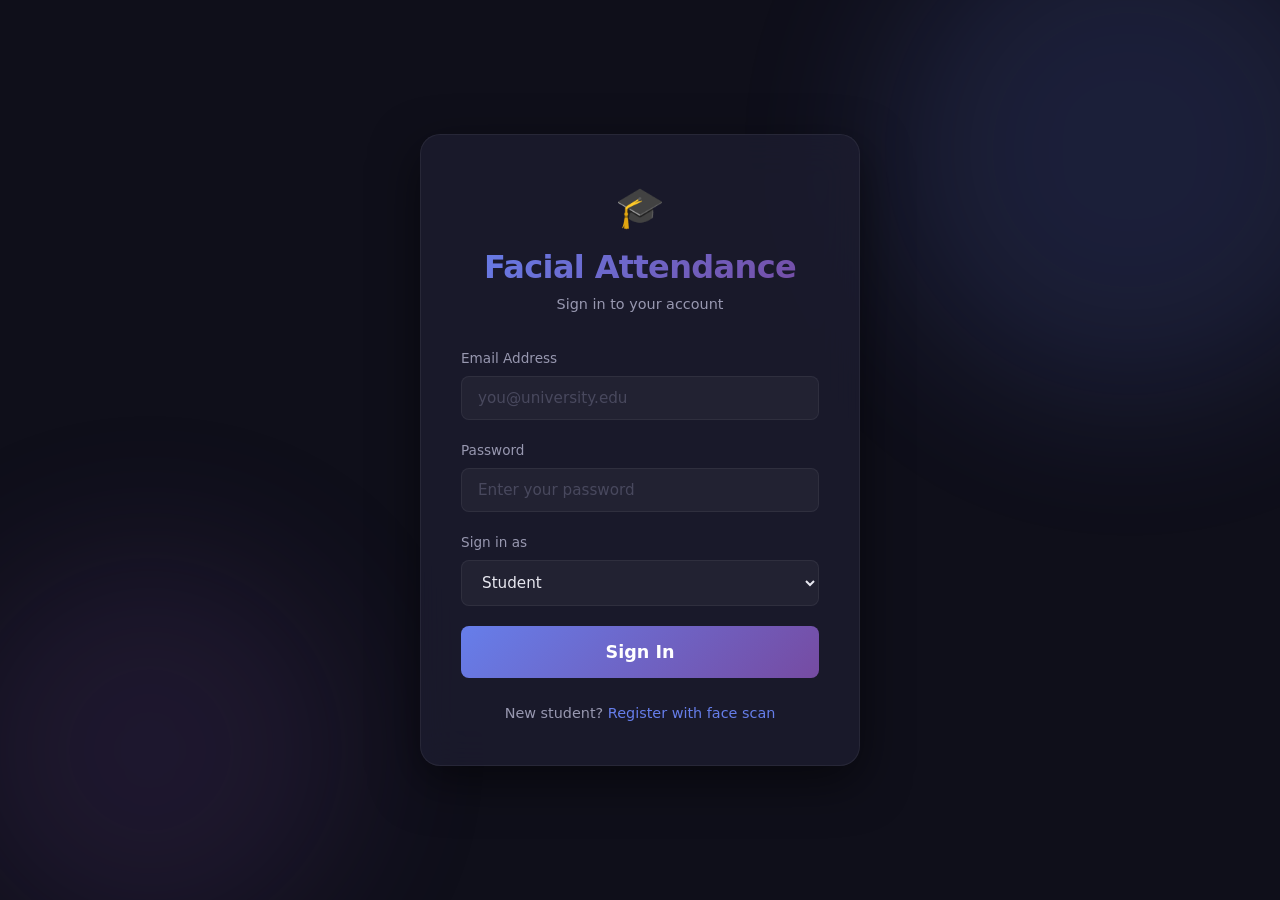
==== windows/frontend/index.html @ 5b98476b "completely restructured the entire project onto streamlit free environment" ====
<!DOCTYPE html>
<html lang="en">
<head>
    <meta charset="UTF-8">
    <meta name="viewport" content="width=device-width, initial-scale=1.0">
    <meta name="description" content="Student Facial Attendance Marker — Secure biometric login">
    <title>SFAM — Login</title>
    <link rel="stylesheet" href="css/style.css">
</head>
<body>
    <div class="bg-animation"></div>

    <div class="auth-container">
        <div class="auth-card">
            <div class="auth-header">
                <div class="logo">🎓</div>
                <h1>Facial Attendance</h1>
                <p>Sign in to your account</p>
            </div>

            <form id="loginForm" autocomplete="off">
                <div class="form-group">
                    <label for="loginEmail">Email Address</label>
                    <input type="email" id="loginEmail" name="email"
                           placeholder="you@university.edu" required>
                </div>

                <div class="form-group">
                    <label for="loginPassword">Password</label>
                    <input type="password" id="loginPassword" name="password"
                           placeholder="Enter your password" required>
                </div>

                <div class="form-group">
                    <label for="loginRole">Sign in as</label>
                    <select id="loginRole" name="role">
                        <option value="student">Student</option>
                        <option value="staff">Staff</option>
                        <option value="admin">Administrator</option>
                    </select>
                </div>

                <button type="submit" id="loginBtn" class="btn btn-primary btn-block btn-lg">
                    Sign In
                </button>
            </form>

            <div class="text-center mt-3">
                <p style="color: var(--text-secondary); font-size: 0.9rem;">
                    New student?
                    <a href="register.html" id="goRegister">Register with face scan</a>
                </p>
            </div>
        </div>
    </div>

    <!-- Toast container -->
    <div class="toast-container" id="toastContainer"></div>

    <script src="js/api.js"></script>
    <script src="js/app.js"></script>
    <script>
        // Login page initialization
        document.addEventListener('DOMContentLoaded', function() {
            // Redirect if already logged in
            if (getSession()) {
                var user = getSession();
                redirectToDashboard(user.role);
            }

            document.getElementById('loginForm').addEventListener('submit', async function(e) {
                e.preventDefault();

                var btn = document.getElementById('loginBtn');
                btn.disabled = true;
                btn.innerHTML = '<span class="spinner"></span> Signing in...';

                var email = document.getElementById('loginEmail').value.trim();
                var password = document.getElementById('loginPassword').value;

                try {
                    var result = await apiLogin(email, password);

                    if (result.error) {
                        showToast(result.error, 'error');
                        btn.disabled = false;
                        btn.textContent = 'Sign In';
                        return;
                    }

                    // Store session
                    saveSession(result.token, result.user);
                    showToast('Welcome back, ' + result.user.name + '!', 'success');

                    setTimeout(function() {
                        redirectToDashboard(result.user.role);
                    }, 800);

                } catch (err) {
                    showToast('Connection error. Is the server running?', 'error');
                    btn.disabled = false;
                    btn.textContent = 'Sign In';
                }
            });
        });
    </script>
</body>
</html>
---- windows/frontend/css/style.css ----
/* =========================================================================
   style.css — Design System for Facial Attendance Marker
   Dark theme, glassmorphism, gradient accents, responsive grid.
   No CDN dependencies. Pure CSS.
   ========================================================================= */

/* --- CSS Custom Properties ------------------------------------------------ */
:root {
    /* Core palette */
    --bg-primary: #0f0f1a;
    --bg-secondary: #1a1a2e;
    --bg-card: rgba(30, 30, 50, 0.7);
    --bg-glass: rgba(255, 255, 255, 0.04);

    /* Accent gradient */
    --accent-start: #667eea;
    --accent-end: #764ba2;
    --accent: #667eea;
    --accent-hover: #7c8ef2;

    /* State colors */
    --success: #00e676;
    --warning: #ffab40;
    --danger: #ff5252;
    --info: #40c4ff;

    /* Text */
    --text-primary: #e8e8f0;
    --text-secondary: #9898b0;
    --text-muted: #6868808f;

    /* Borders / Shadows */
    --border: rgba(255, 255, 255, 0.06);
    --shadow: 0 8px 32px rgba(0, 0, 0, 0.4);
    --shadow-lg: 0 16px 48px rgba(0, 0, 0, 0.5);

    /* Radius */
    --radius-sm: 8px;
    --radius-md: 12px;
    --radius-lg: 20px;
    --radius-full: 50%;

    /* Transitions */
    --transition: 0.3s cubic-bezier(0.4, 0, 0.2, 1);

    /* Layout */
    --sidebar-width: 260px;
    --header-height: 64px;
}

/* --- Reset ---------------------------------------------------------------- */
*,
*::before,
*::after {
    margin: 0;
    padding: 0;
    box-sizing: border-box;
}

html {
    font-size: 16px;
    scroll-behavior: smooth;
}

body {
    font-family: 'Segoe UI', system-ui, -apple-system, sans-serif;
    background: var(--bg-primary);
    color: var(--text-primary);
    line-height: 1.6;
    min-height: 100vh;
    overflow-x: hidden;
}

/* --- Typography ----------------------------------------------------------- */
h1,
h2,
h3,
h4 {
    font-weight: 600;
    letter-spacing: -0.02em;
    line-height: 1.3;
}

h1 {
    font-size: 2rem;
}

h2 {
    font-size: 1.5rem;
}

h3 {
    font-size: 1.15rem;
}

h4 {
    font-size: 1rem;
}

a {
    color: var(--accent);
    text-decoration: none;
    transition: color var(--transition);
}

a:hover {
    color: var(--accent-hover);
}

/* --- Animated Background -------------------------------------------------- */
.bg-animation {
    position: fixed;
    inset: 0;
    z-index: -1;
    overflow: hidden;
}

.bg-animation::before,
.bg-animation::after {
    content: '';
    position: absolute;
    border-radius: 50%;
    filter: blur(80px);
    opacity: 0.15;
    animation: float 20s infinite ease-in-out;
}

.bg-animation::before {
    width: 500px;
    height: 500px;
    background: var(--accent-start);
    top: -100px;
    right: -100px;
}

.bg-animation::after {
    width: 400px;
    height: 400px;
    background: var(--accent-end);
    bottom: -50px;
    left: -50px;
    animation-delay: -10s;
}

@keyframes float {

    0%,
    100% {
        transform: translate(0, 0) scale(1);
    }

    33% {
        transform: translate(30px, -50px) scale(1.1);
    }

    66% {
        transform: translate(-20px, 30px) scale(0.9);
    }
}

/* --- Layout: Auth Pages --------------------------------------------------- */
.auth-container {
    display: flex;
    align-items: center;
    justify-content: center;
    min-height: 100vh;
    padding: 2rem;
}

.auth-card {
    background: var(--bg-card);
    backdrop-filter: blur(20px);
    -webkit-backdrop-filter: blur(20px);
    border: 1px solid var(--border);
    border-radius: var(--radius-lg);
    padding: 2.5rem;
    width: 100%;
    max-width: 440px;
    box-shadow: var(--shadow-lg);
    animation: slideUp 0.6s ease-out;
}

.auth-card.wide {
    max-width: 720px;
}

@keyframes slideUp {
    from {
        opacity: 0;
        transform: translateY(30px);
    }

    to {
        opacity: 1;
        transform: translateY(0);
    }
}

.auth-header {
    text-align: center;
    margin-bottom: 2rem;
}

.auth-header .logo {
    font-size: 2.5rem;
    margin-bottom: 0.5rem;
}

.auth-header h1 {
    background: linear-gradient(135deg, var(--accent-start), var(--accent-end));
    -webkit-background-clip: text;
    -webkit-text-fill-color: transparent;
    background-clip: text;
    margin-bottom: 0.25rem;
}

.auth-header p {
    color: var(--text-secondary);
    font-size: 0.9rem;
}

/* --- Forms ---------------------------------------------------------------- */
.form-group {
    margin-bottom: 1.25rem;
    position: relative;
}

.form-group label {
    display: block;
    font-size: 0.85rem;
    color: var(--text-secondary);
    margin-bottom: 0.4rem;
    font-weight: 500;
}

.form-group input,
.form-group select {
    width: 100%;
    padding: 0.75rem 1rem;
    background: var(--bg-glass);
    border: 1px solid var(--border);
    border-radius: var(--radius-sm);
    color: var(--text-primary);
    font-size: 0.95rem;
    font-family: inherit;
    transition: border-color var(--transition), box-shadow var(--transition);
    outline: none;
}

.form-group input:focus,
.form-group select:focus {
    border-color: var(--accent);
    box-shadow: 0 0 0 3px rgba(102, 126, 234, 0.15);
}

.form-group input::placeholder {
    color: var(--text-muted);
}

.form-row {
    display: grid;
    grid-template-columns: 1fr 1fr;
    gap: 1rem;
}

/* --- Buttons -------------------------------------------------------------- */
.btn {
    display: inline-flex;
    align-items: center;
    justify-content: center;
    gap: 0.5rem;
    padding: 0.75rem 1.5rem;
    border: none;
    border-radius: var(--radius-sm);
    font-size: 0.95rem;
    font-weight: 600;
    font-family: inherit;
    cursor: pointer;
    transition: all var(--transition);
    text-decoration: none;
    white-space: nowrap;
}

.btn:disabled {
    opacity: 0.5;
    cursor: not-allowed;
}

.btn-primary {
    background: linear-gradient(135deg, var(--accent-start), var(--accent-end));
    color: #fff;
}

.btn-primary:hover:not(:disabled) {
    transform: translateY(-2px);
    box-shadow: 0 6px 20px rgba(102, 126, 234, 0.4);
}

.btn-secondary {
    background: var(--bg-glass);
    border: 1px solid var(--border);
    color: var(--text-primary);
}

.btn-secondary:hover:not(:disabled) {
    background: rgba(255, 255, 255, 0.08);
}

.btn-danger {
    background: var(--danger);
    color: #fff;
}

.btn-success {
    background: var(--success);
    color: #0f0f1a;
}

.btn-block {
    width: 100%;
}

.btn-sm {
    padding: 0.5rem 1rem;
    font-size: 0.85rem;
}

.btn-lg {
    padding: 1rem 2rem;
    font-size: 1.1rem;
}

/* --- Dashboard Layout ----------------------------------------------------- */
.dashboard-layout {
    display: flex;
    min-height: 100vh;
}

.sidebar {
    width: var(--sidebar-width);
    background: var(--bg-secondary);
    border-right: 1px solid var(--border);
    padding: 1.5rem;
    display: flex;
    flex-direction: column;
    position: fixed;
    height: 100vh;
    overflow-y: auto;
    z-index: 100;
}

.sidebar-brand {
    display: flex;
    align-items: center;
    gap: 0.75rem;
    padding-bottom: 1.5rem;
    border-bottom: 1px solid var(--border);
    margin-bottom: 1.5rem;
}

.sidebar-brand .logo {
    font-size: 1.5rem;
}

.sidebar-brand h3 {
    background: linear-gradient(135deg, var(--accent-start), var(--accent-end));
    -webkit-background-clip: text;
    -webkit-text-fill-color: transparent;
    background-clip: text;
    font-size: 0.95rem;
}

.sidebar-nav {
    list-style: none;
    flex: 1;
}

.sidebar-nav li {
    margin-bottom: 0.25rem;
}

.sidebar-nav a,
.sidebar-nav button {
    display: flex;
    align-items: center;
    gap: 0.75rem;
    padding: 0.7rem 1rem;
    border-radius: var(--radius-sm);
    color: var(--text-secondary);
    font-size: 0.9rem;
    transition: all var(--transition);
    width: 100%;
    text-align: left;
    background: none;
    border: none;
    cursor: pointer;
    font-family: inherit;
}

.sidebar-nav a:hover,
.sidebar-nav button:hover,
.sidebar-nav a.active {
    background: var(--bg-glass);
    color: var(--text-primary);
}

.sidebar-nav a.active {
    background: rgba(102, 126, 234, 0.12);
    color: var(--accent);
}

.sidebar-user {
    border-top: 1px solid var(--border);
    padding-top: 1rem;
    margin-top: auto;
}

.sidebar-user-info {
    display: flex;
    align-items: center;
    gap: 0.75rem;
    margin-bottom: 0.75rem;
}

.sidebar-user-avatar {
    width: 36px;
    height: 36px;
    border-radius: var(--radius-full);
    background: linear-gradient(135deg, var(--accent-start), var(--accent-end));
    display: flex;
    align-items: center;
    justify-content: center;
    font-weight: 600;
    font-size: 0.85rem;
    color: #fff;
}

.sidebar-user-name {
    font-size: 0.9rem;
    font-weight: 500;
}

.sidebar-user-role {
    font-size: 0.75rem;
    color: var(--text-secondary);
    text-transform: capitalize;
}

.main-content {
    flex: 1;
    margin-left: var(--sidebar-width);
    padding: 2rem;
}

.page-header {
    display: flex;
    align-items: center;
    justify-content: space-between;
    margin-bottom: 2rem;
}

.page-header h1 {
    font-size: 1.5rem;
}

/* --- Cards ---------------------------------------------------------------- */
.card {
    background: var(--bg-card);
    backdrop-filter: blur(16px);
    -webkit-backdrop-filter: blur(16px);
    border: 1px solid var(--border);
    border-radius: var(--radius-md);
    padding: 1.5rem;
    box-shadow: var(--shadow);
    transition: transform var(--transition);
}

.card:hover {
    transform: translateY(-2px);
}

.card-header {
    display: flex;
    align-items: center;
    justify-content: space-between;
    margin-bottom: 1rem;
}

.card-header h3 {
    font-size: 1rem;
    color: var(--text-secondary);
    font-weight: 500;
}

.card-body {
    position: relative;
}

/* --- Stat Cards ----------------------------------------------------------- */
.stats-grid {
    display: grid;
    grid-template-columns: repeat(auto-fit, minmax(220px, 1fr));
    gap: 1.25rem;
    margin-bottom: 2rem;
}

.stat-card {
    background: var(--bg-card);
    backdrop-filter: blur(16px);
    border: 1px solid var(--border);
    border-radius: var(--radius-md);
    padding: 1.5rem;
    display: flex;
    align-items: flex-start;
    gap: 1rem;
    transition: transform var(--transition);
}

.stat-card:hover {
    transform: translateY(-3px);
}

.stat-icon {
    width: 48px;
    height: 48px;
    border-radius: var(--radius-sm);
    display: flex;
    align-items: center;
    justify-content: center;
    font-size: 1.4rem;
    flex-shrink: 0;
}

.stat-icon.blue {
    background: rgba(102, 126, 234, 0.15);
}

.stat-icon.green {
    background: rgba(0, 230, 118, 0.15);
}

.stat-icon.orange {
    background: rgba(255, 171, 64, 0.15);
}

.stat-icon.purple {
    background: rgba(118, 75, 162, 0.15);
}

.stat-value {
    font-size: 1.75rem;
    font-weight: 700;
    letter-spacing: -0.02em;
    line-height: 1;
    margin-bottom: 0.25rem;
}

.stat-label {
    font-size: 0.8rem;
    color: var(--text-secondary);
    text-transform: uppercase;
    letter-spacing: 0.05em;
}

/* --- Camera Viewport ------------------------------------------------------ */
.camera-container {
    position: relative;
    border-radius: var(--radius-md);
    overflow: hidden;
    background: #000;
    aspect-ratio: 4/3;
    max-width: 640px;
    margin: 0 auto;
}

.camera-container video {
    width: 100%;
    height: 100%;
    object-fit: cover;
    transform: scaleX(-1);
    /* Mirror */
}

.camera-overlay {
    position: absolute;
    inset: 0;
    display: flex;
    align-items: center;
    justify-content: center;
    pointer-events: none;
}

.face-guide {
    width: 200px;
    height: 260px;
    border: 2px dashed rgba(102, 126, 234, 0.5);
    border-radius: 50% 50% 45% 45%;
    animation: pulse 2s infinite;
}

@keyframes pulse {

    0%,
    100% {
        opacity: 0.5;
        transform: scale(1);
    }

    50% {
        opacity: 1;
        transform: scale(1.02);
    }
}

.camera-controls {
    display: flex;
    gap: 1rem;
    justify-content: center;
    margin-top: 1rem;
}

.recording-indicator {
    display: none;
    position: absolute;
    top: 1rem;
    left: 1rem;
    background: rgba(255, 82, 82, 0.9);
    padding: 0.4rem 0.8rem;
    border-radius: var(--radius-sm);
    font-size: 0.8rem;
    font-weight: 600;
    animation: blink 1s infinite;
    z-index: 10;
}

.recording-indicator.active {
    display: flex;
    align-items: center;
    gap: 0.5rem;
}

@keyframes blink {

    0%,
    100% {
        opacity: 1;
    }

    50% {
        opacity: 0.3;
    }
}

.countdown-overlay {
    display: none;
    position: absolute;
    inset: 0;
    background: rgba(0, 0, 0, 0.5);
    align-items: center;
    justify-content: center;
    z-index: 15;
}

.countdown-overlay.active {
    display: flex;
}

.countdown-number {
    font-size: 5rem;
    font-weight: 700;
    color: #fff;
    animation: countPop 1s ease-out;
}

@keyframes countPop {
    from {
        transform: scale(2);
        opacity: 0;
    }

    to {
        transform: scale(1);
        opacity: 1;
    }
}

/* --- Tables --------------------------------------------------------------- */
.table-container {
    overflow-x: auto;
    border-radius: var(--radius-md);
}

table {
    width: 100%;
    border-collapse: collapse;
    font-size: 0.9rem;
}

thead th {
    background: rgba(255, 255, 255, 0.03);
    padding: 0.85rem 1rem;
    text-align: left;
    font-weight: 600;
    color: var(--text-secondary);
    font-size: 0.8rem;
    text-transform: uppercase;
    letter-spacing: 0.05em;
    border-bottom: 1px solid var(--border);
}

tbody td {
    padding: 0.8rem 1rem;
    border-bottom: 1px solid var(--border);
}

tbody tr:hover {
    background: var(--bg-glass);
}

/* --- Toast Notifications -------------------------------------------------- */
.toast-container {
    position: fixed;
    top: 1.5rem;
    right: 1.5rem;
    z-index: 9999;
    display: flex;
    flex-direction: column;
    gap: 0.75rem;
}

.toast {
    background: var(--bg-secondary);
    border: 1px solid var(--border);
    border-radius: var(--radius-sm);
    padding: 1rem 1.25rem;
    min-width: 300px;
    max-width: 420px;
    box-shadow: var(--shadow-lg);
    display: flex;
    align-items: flex-start;
    gap: 0.75rem;
    animation: slideIn 0.4s ease-out;
    border-left: 3px solid var(--accent);
}

.toast.success {
    border-left-color: var(--success);
}

.toast.error {
    border-left-color: var(--danger);
}

.toast.warning {
    border-left-color: var(--warning);
}

.toast-icon {
    font-size: 1.2rem;
    flex-shrink: 0;
    margin-top: 0.1rem;
}

.toast-message {
    flex: 1;
    font-size: 0.9rem;
}

.toast-close {
    background: none;
    border: none;
    color: var(--text-muted);
    cursor: pointer;
    font-size: 1.1rem;
    padding: 0;
    line-height: 1;
}

@keyframes slideIn {
    from {
        transform: translateX(100%);
        opacity: 0;
    }

    to {
        transform: translateX(0);
        opacity: 1;
    }
}

/* --- Charts Container ----------------------------------------------------- */
.charts-grid {
    display: grid;
    grid-template-columns: repeat(auto-fit, minmax(350px, 1fr));
    gap: 1.25rem;
    margin-bottom: 2rem;
}

.chart-card {
    background: var(--bg-card);
    backdrop-filter: blur(16px);
    border: 1px solid var(--border);
    border-radius: var(--radius-md);
    padding: 1.5rem;
}

.chart-card canvas {
    width: 100% !important;
    height: 250px !important;
}

/* --- Progress Ring -------------------------------------------------------- */
.progress-ring-container {
    display: flex;
    flex-direction: column;
    align-items: center;
    justify-content: center;
    padding: 1rem 0;
}

.progress-ring {
    position: relative;
    width: 140px;
    height: 140px;
}

.progress-ring canvas {
    width: 140px !important;
    height: 140px !important;
}

.progress-ring-label {
    position: absolute;
    inset: 0;
    display: flex;
    flex-direction: column;
    align-items: center;
    justify-content: center;
}

.progress-ring-value {
    font-size: 1.75rem;
    font-weight: 700;
}

.progress-ring-text {
    font-size: 0.75rem;
    color: var(--text-secondary);
}

/* --- Badge ---------------------------------------------------------------- */
.badge {
    display: inline-flex;
    align-items: center;
    padding: 0.2rem 0.6rem;
    border-radius: 9999px;
    font-size: 0.75rem;
    font-weight: 600;
}

.badge-success {
    background: rgba(0, 230, 118, 0.15);
    color: var(--success);
}

.badge-warning {
    background: rgba(255, 171, 64, 0.15);
    color: var(--warning);
}

.badge-danger {
    background: rgba(255, 82, 82, 0.15);
    color: var(--danger);
}

.badge-info {
    background: rgba(64, 196, 255, 0.15);
    color: var(--info);
}

/* --- Search Input --------------------------------------------------------- */
.search-box {
    position: relative;
    max-width: 300px;
}

.search-box input {
    width: 100%;
    padding: 0.6rem 1rem 0.6rem 2.5rem;
    background: var(--bg-glass);
    border: 1px solid var(--border);
    border-radius: var(--radius-sm);
    color: var(--text-primary);
    font-size: 0.9rem;
    font-family: inherit;
    outline: none;
    transition: border-color var(--transition);
}

.search-box input:focus {
    border-color: var(--accent);
}

.search-box::before {
    content: '🔍';
    position: absolute;
    left: 0.75rem;
    top: 50%;
    transform: translateY(-50%);
    font-size: 0.85rem;
}

/* --- Loading Spinner ------------------------------------------------------ */
.spinner {
    display: inline-block;
    width: 20px;
    height: 20px;
    border: 2px solid rgba(255, 255, 255, 0.2);
    border-top-color: var(--accent);
    border-radius: 50%;
    animation: spin 0.8s linear infinite;
}

.spinner-lg {
    width: 40px;
    height: 40px;
    border-width: 3px;
}

@keyframes spin {
    to {
        transform: rotate(360deg);
    }
}

.loading-overlay {
    position: fixed;
    inset: 0;
    background: rgba(15, 15, 26, 0.8);
    display: none;
    align-items: center;
    justify-content: center;
    flex-direction: column;
    gap: 1rem;
    z-index: 9998;
}

.loading-overlay.active {
    display: flex;
}

/* --- Recognition Result Overlay ------------------------------------------- */
.recognition-result {
    position: absolute;
    bottom: 1rem;
    left: 1rem;
    right: 1rem;
    background: rgba(0, 0, 0, 0.8);
    backdrop-filter: blur(10px);
    border-radius: var(--radius-sm);
    padding: 0.75rem 1rem;
    display: none;
    align-items: center;
    gap: 0.75rem;
    z-index: 10;
}

.recognition-result.active {
    display: flex;
}

.recognition-result.matched {
    border: 1px solid var(--success);
}

.recognition-result.unmatched {
    border: 1px solid var(--danger);
}

/* --- Empty State ---------------------------------------------------------- */
.empty-state {
    text-align: center;
    padding: 3rem;
    color: var(--text-secondary);
}

.empty-state-icon {
    font-size: 3rem;
    margin-bottom: 1rem;
    opacity: 0.5;
}

/* --- Responsive ----------------------------------------------------------- */
@media (max-width: 768px) {
    .sidebar {
        transform: translateX(-100%);
        transition: transform var(--transition);
    }

    .sidebar.open {
        transform: translateX(0);
    }

    .main-content {
        margin-left: 0;
        padding: 1rem;
    }

    .form-row {
        grid-template-columns: 1fr;
    }

    .stats-grid {
        grid-template-columns: 1fr 1fr;
    }

    .charts-grid {
        grid-template-columns: 1fr;
    }

    .page-header {
        flex-direction: column;
        gap: 1rem;
        align-items: flex-start;
    }

    .auth-card {
        padding: 1.5rem;
    }
}

@media (max-width: 480px) {
    .stats-grid {
        grid-template-columns: 1fr;
    }
}

/* --- Mobile Menu Toggle --------------------------------------------------- */
.mobile-menu-btn {
    display: none;
    position: fixed;
    top: 1rem;
    left: 1rem;
    z-index: 200;
    background: var(--bg-secondary);
    border: 1px solid var(--border);
    border-radius: var(--radius-sm);
    padding: 0.5rem 0.75rem;
    color: var(--text-primary);
    font-size: 1.2rem;
    cursor: pointer;
}

@media (max-width: 768px) {
    .mobile-menu-btn {
        display: block;
    }
}

/* --- Utility -------------------------------------------------------------- */
.hidden {
    display: none !important;
}

.text-center {
    text-align: center;
}

.text-right {
    text-align: right;
}

.mt-1 {
    margin-top: 0.5rem;
}

.mt-2 {
    margin-top: 1rem;
}

.mt-3 {
    margin-top: 1.5rem;
}

.mb-1 {
    margin-bottom: 0.5rem;
}

.mb-2 {
    margin-bottom: 1rem;
}

.mb-3 {
    margin-bottom: 1.5rem;
}

.flex {
    display: flex;
}

.gap-1 {
    gap: 0.5rem;
}

.gap-2 {
    gap: 1rem;
}

.items-center {
    align-items: center;
}

.justify-between {
    justify-content: space-between;
}
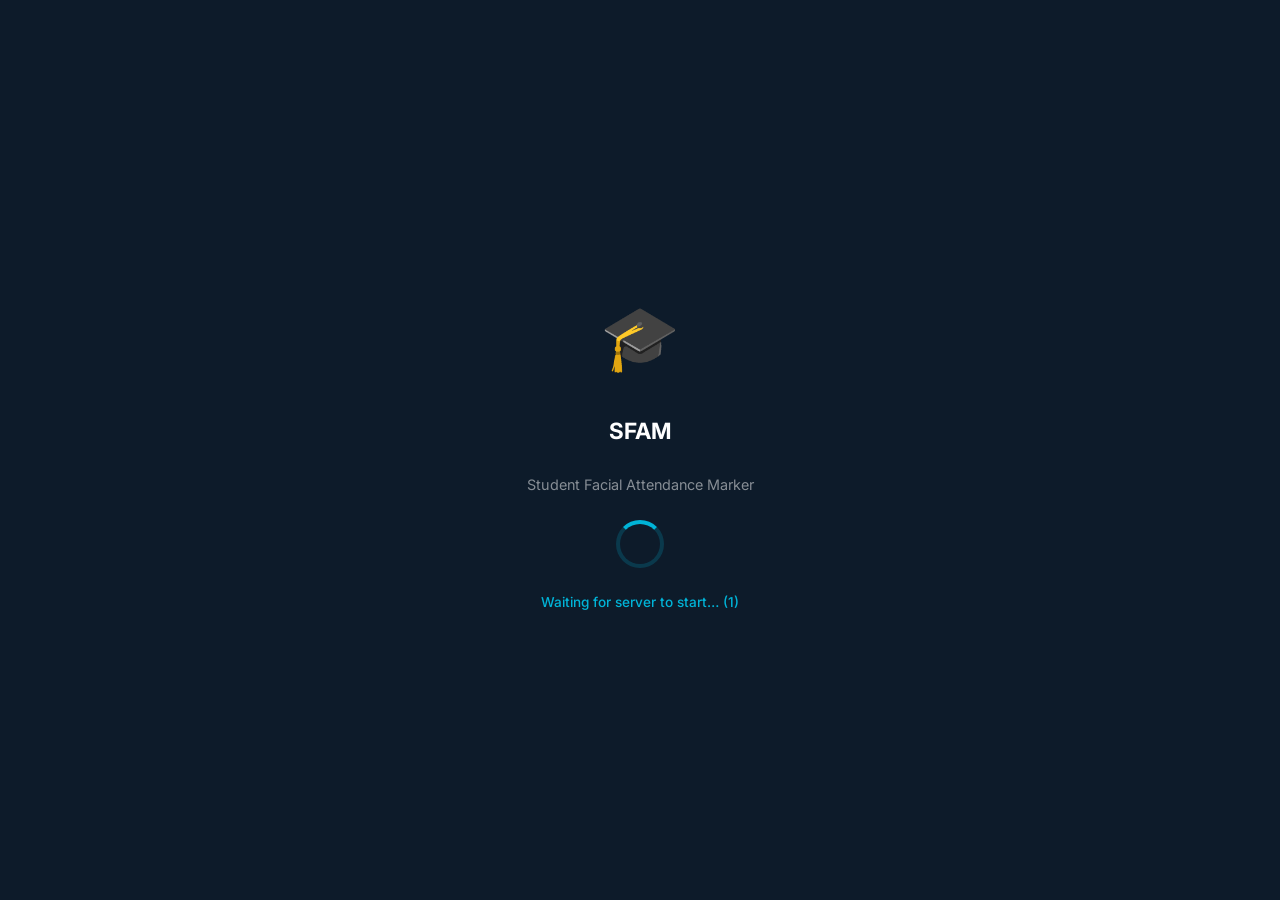
==== commit 7c08dd9e: "resolved bugs" ====
--- a/windows/frontend/index.html
+++ b/windows/frontend/index.html
@@ -1,56 +1,179 @@
 <!DOCTYPE html>
 <html lang="en">
+
 <head>
     <meta charset="UTF-8">
     <meta name="viewport" content="width=device-width, initial-scale=1.0">
-    <meta name="description" content="Student Facial Attendance Marker — Secure biometric login">
-    <title>SFAM — Login</title>
+    <meta name="description" content="SFAM — Student Facial Attendance Marker. Biometric kiosk.">
+    <title>SFAM — Attendance System</title>
     <link rel="stylesheet" href="css/style.css">
+    <style>
+        /* ---- Model loading overlay (P4) ---- */
+        #loadingOverlay {
+            position: fixed;
+            inset: 0;
+            background: var(--navy);
+            display: flex;
+            flex-direction: column;
+            align-items: center;
+            justify-content: center;
+            gap: 1.5rem;
+            z-index: 9999;
+            transition: opacity .5s ease;
+        }
+
+        #loadingOverlay.hidden {
+            opacity: 0;
+            pointer-events: none;
+        }
+
+        .loading-logo {
+            font-size: 4rem;
+            animation: pulse-green 2s infinite;
+        }
+
+        .loading-title {
+            color: #fff;
+            font-size: 1.4rem;
+            font-weight: 700;
+        }
+
+        .loading-sub {
+            color: rgba(255, 255, 255, .5);
+            font-size: .9rem;
+            text-align: center;
+            max-width: 300px;
+        }
+
+        .loading-spinner {
+            width: 48px;
+            height: 48px;
+            border: 4px solid rgba(0, 180, 216, .2);
+            border-top-color: var(--accent);
+            border-radius: 50%;
+            animation: spin .9s linear infinite;
+        }
+
+        .loading-status {
+            color: var(--accent);
+            font-size: .85rem;
+            font-weight: 500;
+            min-height: 1.2em;
+        }
+
+        /* ---- Fade-in for kiosk layout (P5) ---- */
+        .kiosk-layout {
+            opacity: 0;
+            transition: opacity .6s ease;
+        }
+
+        .kiosk-layout.visible {
+            opacity: 1;
+        }
+    </style>
 </head>
+
 <body>
-    <div class="bg-animation"></div>
-
-    <div class="auth-container">
-        <div class="auth-card">
-            <div class="auth-header">
-                <div class="logo">🎓</div>
-                <h1>Facial Attendance</h1>
-                <p>Sign in to your account</p>
-            </div>
-
-            <form id="loginForm" autocomplete="off">
-                <div class="form-group">
-                    <label for="loginEmail">Email Address</label>
-                    <input type="email" id="loginEmail" name="email"
-                           placeholder="you@university.edu" required>
-                </div>
-
-                <div class="form-group">
-                    <label for="loginPassword">Password</label>
-                    <input type="password" id="loginPassword" name="password"
-                           placeholder="Enter your password" required>
-                </div>
-
-                <div class="form-group">
-                    <label for="loginRole">Sign in as</label>
-                    <select id="loginRole" name="role">
-                        <option value="student">Student</option>
-                        <option value="staff">Staff</option>
-                        <option value="admin">Administrator</option>
-                    </select>
-                </div>
-
-                <button type="submit" id="loginBtn" class="btn btn-primary btn-block btn-lg">
-                    Sign In
-                </button>
-            </form>
-
-            <div class="text-center mt-3">
-                <p style="color: var(--text-secondary); font-size: 0.9rem;">
-                    New student?
-                    <a href="register.html" id="goRegister">Register with face scan</a>
-                </p>
-            </div>
+
+    <!-- ========================================================================
+     P4: Model Loading Screen — shown until /api/health returns ready:true
+     ====================================================================== -->
+    <div id="loadingOverlay">
+        <div class="loading-logo">🎓</div>
+        <div class="loading-title">SFAM</div>
+        <div class="loading-sub">Student Facial Attendance Marker</div>
+        <div class="loading-spinner"></div>
+        <div class="loading-status" id="loadingStatus">Connecting to server…</div>
+    </div>
+
+    <!-- ========================================================================
+     Main Kiosk Layout
+     ====================================================================== -->
+    <div class="kiosk-layout" id="kioskLayout">
+
+        <!-- LEFT: Camera Feed -->
+        <div class="kiosk-camera-pane">
+            <div class="kiosk-cam-header">
+                <span class="live-badge">LIVE</span>
+                SFAM — Biometric Attendance System
+            </div>
+
+            <video id="kioskVideo" autoplay playsinline muted></video>
+            <canvas id="kioskCanvas"></canvas>
+
+            <!-- Non-blocking alert banner (P2 — managed by camera.js) -->
+            <div id="kioskAlert" class="kiosk-alert" style="display:none;"></div>
+
+            <div class="kiosk-status-bar">
+                <div class="status-dot" id="statusDot"></div>
+                <span class="kiosk-status-text" id="statusText">Initializing…</span>
+            </div>
+        </div>
+
+        <!-- RIGHT: Side Panel -->
+        <div class="kiosk-side-panel">
+
+            <div class="kiosk-brand">
+                <div class="brand-icon">🎓</div>
+                <h1>SFAM</h1>
+                <p>Look directly at the camera to mark your attendance automatically.</p>
+            </div>
+
+            <div class="kiosk-actions">
+
+                <div class="kiosk-section-label">Login</div>
+
+                <button class="kiosk-btn" id="btnStudentLogin">
+                    <div class="kiosk-btn-icon">👤</div>
+                    <div class="kiosk-btn-text">
+                        Student Login
+                        <small>Roll No / Reg No + Password</small>
+                    </div>
+                </button>
+
+                <button class="kiosk-btn" id="btnStaffLogin">
+                    <div class="kiosk-btn-icon">🏫</div>
+                    <div class="kiosk-btn-text">
+                        Staff Login
+                        <small>Employee Code + Password</small>
+                    </div>
+                </button>
+
+                <button class="kiosk-btn" id="btnAdminLogin">
+                    <div class="kiosk-btn-icon">🛡️</div>
+                    <div class="kiosk-btn-text">
+                        Admin Login
+                        <small>System administrator</small>
+                    </div>
+                </button>
+
+                <div class="kiosk-section-label">Register</div>
+
+                <button class="kiosk-btn" id="btnRegisterStudent">
+                    <div class="kiosk-btn-icon">📝</div>
+                    <div class="kiosk-btn-text">
+                        Register as Student
+                        <small>New account + face scan</small>
+                    </div>
+                </button>
+
+                <button class="kiosk-btn" id="btnRegisterStaff">
+                    <div class="kiosk-btn-icon">💼</div>
+                    <div class="kiosk-btn-text">
+                        Register as Staff
+                        <small>New account + face scan</small>
+                    </div>
+                </button>
+
+            </div>
+
+            <!-- Last detected -->
+            <div class="kiosk-last-detected">
+                <h4>Last Detected</h4>
+                <div class="kiosk-detected-name" id="lastDetectedName">—</div>
+                <div class="kiosk-detected-time" id="lastDetectedTime">Waiting for face…</div>
+            </div>
+
         </div>
     </div>
 
@@ -59,50 +182,84 @@
 
     <script src="js/api.js"></script>
     <script src="js/app.js"></script>
+    <script src="js/camera.js"></script>
     <script>
-        // Login page initialization
-        document.addEventListener('DOMContentLoaded', function() {
+        (function () {
+            'use strict';
+
             // Redirect if already logged in
-            if (getSession()) {
-                var user = getSession();
-                redirectToDashboard(user.role);
+            var s = getSession();
+            if (s) { redirectToDashboard(s.user.role); return; }
+
+            // -----------------------------------------------------------------------
+            // P4: Health-check loop — poll until model is ready
+            // -----------------------------------------------------------------------
+            var POLL_INTERVAL_MS = 2000;
+            var MAX_POLLS = 60;   // give up after 2 minutes
+            var pollCount = 0;
+            var cameraStarted = false;
+            var overlay = document.getElementById('loadingOverlay');
+            var statusEl = document.getElementById('loadingStatus');
+            var layout = document.getElementById('kioskLayout');
+
+            function pollHealth() {
+                pollCount++;
+                if (pollCount > MAX_POLLS) {
+                    statusEl.textContent = 'Server not responding — check if server is running.';
+                    statusEl.style.color = 'var(--danger)';
+                    return;
+                }
+
+                apiHealthCheck()
+                    .then(function (data) {
+                        if (data && data.ready) {
+                            statusEl.textContent = 'Face recognition engine ready ✓';
+                            setTimeout(showKiosk, 500);
+                        } else {
+                            statusEl.textContent = (data && data.message) || 'Loading AI model…';
+                            setTimeout(pollHealth, POLL_INTERVAL_MS);
+                        }
+                    })
+                    .catch(function () {
+                        statusEl.textContent = 'Waiting for server to start… (' + pollCount + ')';
+                        setTimeout(pollHealth, POLL_INTERVAL_MS);
+                    });
             }
 
-            document.getElementById('loginForm').addEventListener('submit', async function(e) {
-                e.preventDefault();
-
-                var btn = document.getElementById('loginBtn');
-                btn.disabled = true;
-                btn.innerHTML = '<span class="spinner"></span> Signing in...';
-
-                var email = document.getElementById('loginEmail').value.trim();
-                var password = document.getElementById('loginPassword').value;
-
-                try {
-                    var result = await apiLogin(email, password);
-
-                    if (result.error) {
-                        showToast(result.error, 'error');
-                        btn.disabled = false;
-                        btn.textContent = 'Sign In';
-                        return;
-                    }
-
-                    // Store session
-                    saveSession(result.token, result.user);
-                    showToast('Welcome back, ' + result.user.name + '!', 'success');
-
-                    setTimeout(function() {
-                        redirectToDashboard(result.user.role);
-                    }, 800);
-
-                } catch (err) {
-                    showToast('Connection error. Is the server running?', 'error');
-                    btn.disabled = false;
-                    btn.textContent = 'Sign In';
+            function showKiosk() {
+                overlay.classList.add('hidden');
+                layout.classList.add('visible');
+
+                if (!cameraStarted) {
+                    cameraStarted = true;
+                    SFAMCamera.start('kioskVideo', 'kioskCanvas', 'kioskAlert');
                 }
-            });
-        });
+            }
+
+            // Start polling immediately
+            pollHealth();
+
+            // -----------------------------------------------------------------------
+            // Navigation
+            // -----------------------------------------------------------------------
+            document.getElementById('btnStudentLogin').onclick = function () {
+                window.location.href = 'login.html?role=student';
+            };
+            document.getElementById('btnStaffLogin').onclick = function () {
+                window.location.href = 'login.html?role=staff';
+            };
+            document.getElementById('btnAdminLogin').onclick = function () {
+                window.location.href = 'login.html?role=admin';
+            };
+            document.getElementById('btnRegisterStudent').onclick = function () {
+                window.location.href = 'register.html?role=student';
+            };
+            document.getElementById('btnRegisterStaff').onclick = function () {
+                window.location.href = 'register.html?role=staff';
+            };
+
+        }());
     </script>
 </body>
-</html>
+
+</html>
--- a/windows/frontend/css/style.css
+++ b/windows/frontend/css/style.css
@@ -1,193 +1,1222 @@
 /* =========================================================================
-   style.css — Design System for Facial Attendance Marker
-   Dark theme, glassmorphism, gradient accents, responsive grid.
-   No CDN dependencies. Pure CSS.
+   style.css — Facial Attendance System — Kiosk UI Theme
+   =========================================================================
+   Design: High-contrast kiosk aesthetic. Dark navy background, crisp white
+   cards, bright accent colors. Clean grid layout. No unreadable overlays.
+   Font: Inter (loaded inline via @import — no CDN dependency at runtime,
+         loaded once during setup).
    ========================================================================= */
 
-/* --- CSS Custom Properties ------------------------------------------------ */
+@import url('https://fonts.googleapis.com/css2?family=Inter:wght@300;400;500;600;700&display=swap');
+
+/* -------------------------------------------------------------------------
+   CSS Custom Properties
+   ------------------------------------------------------------------------- */
 :root {
-    /* Core palette */
-    --bg-primary: #0f0f1a;
-    --bg-secondary: #1a1a2e;
-    --bg-card: rgba(30, 30, 50, 0.7);
-    --bg-glass: rgba(255, 255, 255, 0.04);
-
-    /* Accent gradient */
-    --accent-start: #667eea;
-    --accent-end: #764ba2;
-    --accent: #667eea;
-    --accent-hover: #7c8ef2;
-
-    /* State colors */
-    --success: #00e676;
-    --warning: #ffab40;
-    --danger: #ff5252;
-    --info: #40c4ff;
-
-    /* Text */
-    --text-primary: #e8e8f0;
-    --text-secondary: #9898b0;
-    --text-muted: #6868808f;
-
-    /* Borders / Shadows */
-    --border: rgba(255, 255, 255, 0.06);
-    --shadow: 0 8px 32px rgba(0, 0, 0, 0.4);
-    --shadow-lg: 0 16px 48px rgba(0, 0, 0, 0.5);
-
-    /* Radius */
-    --radius-sm: 8px;
-    --radius-md: 12px;
-    --radius-lg: 20px;
-    --radius-full: 50%;
+    /* Color palette */
+    --navy: #0d1b2a;
+    --navy-mid: #1b2d42;
+    --navy-light: #243650;
+    --accent: #00b4d8;
+    --accent-dark: #0096b4;
+    --success: #2dc653;
+    --warning: #f4a261;
+    --danger: #e63946;
+    --white: #ffffff;
+    --off-white: #f0f4f8;
+    --text-main: #1a202c;
+    --text-muted: #64748b;
+    --border: #e2e8f0;
+
+    /* Spacing */
+    --gap: 1.5rem;
+    --r: 12px;
+    --r-sm: 8px;
+
+    /* Shadows */
+    --shadow-sm: 0 1px 3px rgba(0, 0, 0, .1), 0 1px 2px rgba(0, 0, 0, .06);
+    --shadow: 0 4px 16px rgba(0, 0, 0, .12);
+    --shadow-lg: 0 10px 40px rgba(0, 0, 0, .18);
 
     /* Transitions */
-    --transition: 0.3s cubic-bezier(0.4, 0, 0.2, 1);
-
-    /* Layout */
-    --sidebar-width: 260px;
-    --header-height: 64px;
-}
-
-/* --- Reset ---------------------------------------------------------------- */
+    --t: 200ms ease;
+}
+
+/* -------------------------------------------------------------------------
+   Reset & Base
+   ------------------------------------------------------------------------- */
 *,
 *::before,
 *::after {
+    box-sizing: border-box;
     margin: 0;
     padding: 0;
-    box-sizing: border-box;
-}
-
-html {
+}
+
+html,
+body {
+    height: 100%;
+    font-family: 'Inter', system-ui, sans-serif;
     font-size: 16px;
-    scroll-behavior: smooth;
-}
-
-body {
-    font-family: 'Segoe UI', system-ui, -apple-system, sans-serif;
-    background: var(--bg-primary);
-    color: var(--text-primary);
     line-height: 1.6;
-    min-height: 100vh;
-    overflow-x: hidden;
-}
-
-/* --- Typography ----------------------------------------------------------- */
-h1,
-h2,
-h3,
-h4 {
-    font-weight: 600;
-    letter-spacing: -0.02em;
-    line-height: 1.3;
-}
-
-h1 {
-    font-size: 2rem;
-}
-
-h2 {
-    font-size: 1.5rem;
-}
-
-h3 {
-    font-size: 1.15rem;
-}
-
-h4 {
-    font-size: 1rem;
+    color: var(--text-main);
+    background: var(--navy);
+    -webkit-font-smoothing: antialiased;
 }
 
 a {
     color: var(--accent);
     text-decoration: none;
-    transition: color var(--transition);
 }
 
 a:hover {
-    color: var(--accent-hover);
-}
-
-/* --- Animated Background -------------------------------------------------- */
-.bg-animation {
-    position: fixed;
-    inset: 0;
-    z-index: -1;
+    text-decoration: underline;
+}
+
+img,
+video,
+canvas {
+    display: block;
+    max-width: 100%;
+}
+
+/* -------------------------------------------------------------------------
+   Typography
+   ------------------------------------------------------------------------- */
+h1 {
+    font-size: 1.75rem;
+    font-weight: 700;
+    line-height: 1.2;
+}
+
+h2 {
+    font-size: 1.4rem;
+    font-weight: 600;
+    line-height: 1.3;
+}
+
+h3 {
+    font-size: 1.15rem;
+    font-weight: 600;
+}
+
+h4 {
+    font-size: 1rem;
+    font-weight: 600;
+}
+
+p {
+    color: var(--text-muted);
+}
+
+/* -------------------------------------------------------------------------
+   Utility
+   ------------------------------------------------------------------------- */
+.hidden {
+    display: none !important;
+}
+
+.text-center {
+    text-align: center;
+}
+
+.text-muted {
+    color: var(--text-muted);
+    font-size: .9rem;
+}
+
+.text-success {
+    color: var(--success);
+}
+
+.text-danger {
+    color: var(--danger);
+}
+
+.text-warning {
+    color: var(--warning);
+}
+
+.mt-1 {
+    margin-top: .5rem;
+}
+
+.mt-2 {
+    margin-top: 1rem;
+}
+
+.mt-3 {
+    margin-top: 1.5rem;
+}
+
+.mb-1 {
+    margin-bottom: .5rem;
+}
+
+.mb-2 {
+    margin-bottom: 1rem;
+}
+
+.gap {
+    gap: var(--gap);
+}
+
+/* -------------------------------------------------------------------------
+   Card
+   ------------------------------------------------------------------------- */
+.card {
+    background: var(--white);
+    border-radius: var(--r);
+    padding: var(--gap);
+    box-shadow: var(--shadow);
+}
+
+.card-title {
+    font-size: 1rem;
+    font-weight: 600;
+    color: var(--text-muted);
+    text-transform: uppercase;
+    letter-spacing: .05em;
+    margin-bottom: 1rem;
+}
+
+/* -------------------------------------------------------------------------
+   Buttons
+   ------------------------------------------------------------------------- */
+.btn {
+    display: inline-flex;
+    align-items: center;
+    justify-content: center;
+    gap: .5rem;
+    padding: .625rem 1.25rem;
+    border: none;
+    border-radius: var(--r-sm);
+    font-family: inherit;
+    font-size: .95rem;
+    font-weight: 500;
+    cursor: pointer;
+    transition: background var(--t), transform var(--t), box-shadow var(--t);
+    user-select: none;
+    white-space: nowrap;
+}
+
+.btn:active {
+    transform: translateY(1px);
+}
+
+.btn:disabled {
+    opacity: .55;
+    cursor: not-allowed;
+    transform: none;
+}
+
+.btn-primary {
+    background: var(--accent);
+    color: var(--white);
+}
+
+.btn-primary:hover {
+    background: var(--accent-dark);
+    box-shadow: 0 4px 14px rgba(0, 180, 216, .4);
+}
+
+.btn-outline {
+    background: transparent;
+    border: 2px solid var(--accent);
+    color: var(--accent);
+}
+
+.btn-outline:hover {
+    background: var(--accent);
+    color: var(--white);
+}
+
+.btn-success {
+    background: var(--success);
+    color: var(--white);
+}
+
+.btn-danger {
+    background: var(--danger);
+    color: var(--white);
+}
+
+.btn-ghost {
+    background: rgba(255, 255, 255, .08);
+    color: var(--white);
+    border: 1px solid rgba(255, 255, 255, .15);
+}
+
+.btn-ghost:hover {
+    background: rgba(255, 255, 255, .15);
+}
+
+.btn-block {
+    width: 100%;
+}
+
+.btn-lg {
+    padding: .8rem 1.5rem;
+    font-size: 1rem;
+}
+
+.btn-sm {
+    padding: .4rem .85rem;
+    font-size: .85rem;
+}
+
+/* -------------------------------------------------------------------------
+   Kiosk Side Panel Action Buttons
+   ------------------------------------------------------------------------- */
+.kiosk-btn {
+    display: flex;
+    align-items: center;
+    gap: .85rem;
+    padding: 1rem 1.25rem;
+    background: rgba(255, 255, 255, .06);
+    border: 1px solid rgba(255, 255, 255, .12);
+    border-radius: var(--r);
+    color: var(--white);
+    font-family: inherit;
+    font-size: .95rem;
+    font-weight: 500;
+    cursor: pointer;
+    transition: all var(--t);
+    width: 100%;
+    text-align: left;
+}
+
+.kiosk-btn:hover {
+    background: rgba(0, 180, 216, .15);
+    border-color: var(--accent);
+    transform: translateX(4px);
+}
+
+.kiosk-btn .kiosk-btn-icon {
+    width: 40px;
+    height: 40px;
+    border-radius: 50%;
+    background: rgba(0, 180, 216, .2);
+    display: flex;
+    align-items: center;
+    justify-content: center;
+    font-size: 1.2rem;
+    flex-shrink: 0;
+}
+
+.kiosk-btn .kiosk-btn-text small {
+    display: block;
+    font-size: .75rem;
+    color: rgba(255, 255, 255, .5);
+    font-weight: 400;
+}
+
+/* -------------------------------------------------------------------------
+   Forms
+   ------------------------------------------------------------------------- */
+.form-group {
+    display: flex;
+    flex-direction: column;
+    gap: .35rem;
+    margin-bottom: 1rem;
+}
+
+.form-group label {
+    font-size: .875rem;
+    font-weight: 500;
+    color: var(--text-main);
+}
+
+.form-row {
+    display: grid;
+    grid-template-columns: 1fr 1fr;
+    gap: 1rem;
+}
+
+input[type=text],
+input[type=email],
+input[type=password],
+input[type=date],
+select,
+textarea {
+    width: 100%;
+    padding: .65rem .9rem;
+    border: 1.5px solid var(--border);
+    border-radius: var(--r-sm);
+    font-family: inherit;
+    font-size: .95rem;
+    color: var(--text-main);
+    background: var(--white);
+    transition: border-color var(--t), box-shadow var(--t);
+    outline: none;
+}
+
+input:focus,
+select:focus,
+textarea:focus {
+    border-color: var(--accent);
+    box-shadow: 0 0 0 3px rgba(0, 180, 216, .15);
+}
+
+input::placeholder {
+    color: #b0bec5;
+}
+
+/* Role tab selector */
+.role-tabs {
+    display: flex;
+    background: var(--off-white);
+    border-radius: var(--r-sm);
+    padding: 4px;
+    margin-bottom: 1.5rem;
+}
+
+.role-tab {
+    flex: 1;
+    padding: .6rem;
+    border: none;
+    border-radius: calc(var(--r-sm) - 2px);
+    background: transparent;
+    font-family: inherit;
+    font-size: .9rem;
+    font-weight: 500;
+    color: var(--text-muted);
+    cursor: pointer;
+    transition: all var(--t);
+}
+
+.role-tab.active {
+    background: var(--white);
+    color: var(--accent);
+    box-shadow: var(--shadow-sm);
+}
+
+/* -------------------------------------------------------------------------
+   Kiosk Layout (index.html)
+   ------------------------------------------------------------------------- */
+.kiosk-layout {
+    display: grid;
+    grid-template-columns: 1fr 320px;
+    height: 100vh;
     overflow: hidden;
 }
 
-.bg-animation::before,
-.bg-animation::after {
-    content: '';
+/* Camera pane */
+.kiosk-camera-pane {
+    position: relative;
+    background: #000;
+    overflow: hidden;
+}
+
+.kiosk-camera-pane video,
+.kiosk-camera-pane canvas {
     position: absolute;
+    top: 0;
+    left: 0;
+    width: 100%;
+    height: 100%;
+    object-fit: cover;
+}
+
+.kiosk-camera-pane canvas {
+    pointer-events: none;
+}
+
+/* Camera status bar */
+.kiosk-status-bar {
+    position: absolute;
+    bottom: 0;
+    left: 0;
+    right: 0;
+    padding: .75rem 1rem;
+    background: linear-gradient(transparent, rgba(0, 0, 0, .8));
+    display: flex;
+    align-items: center;
+    gap: .75rem;
+}
+
+.status-dot {
+    width: 10px;
+    height: 10px;
     border-radius: 50%;
-    filter: blur(80px);
-    opacity: 0.15;
-    animation: float 20s infinite ease-in-out;
-}
-
-.bg-animation::before {
-    width: 500px;
-    height: 500px;
-    background: var(--accent-start);
-    top: -100px;
-    right: -100px;
-}
-
-.bg-animation::after {
-    width: 400px;
-    height: 400px;
-    background: var(--accent-end);
-    bottom: -50px;
-    left: -50px;
-    animation-delay: -10s;
-}
-
-@keyframes float {
-
-    0%,
-    100% {
-        transform: translate(0, 0) scale(1);
-    }
-
-    33% {
-        transform: translate(30px, -50px) scale(1.1);
-    }
-
-    66% {
-        transform: translate(-20px, 30px) scale(0.9);
-    }
-}
-
-/* --- Layout: Auth Pages --------------------------------------------------- */
-.auth-container {
+    background: var(--success);
+    animation: pulse-green 2s infinite;
+    flex-shrink: 0;
+}
+
+.status-dot.inactive {
+    background: var(--danger);
+    animation: none;
+}
+
+.kiosk-status-text {
+    color: var(--white);
+    font-size: .85rem;
+    font-weight: 500;
+}
+
+/* Camera header overlay */
+.kiosk-cam-header {
+    position: absolute;
+    top: 0;
+    left: 0;
+    right: 0;
+    padding: .75rem 1rem;
+    background: linear-gradient(rgba(0, 0, 0, .7), transparent);
+    color: var(--white);
+    font-size: .85rem;
+    font-weight: 500;
+    display: flex;
+    align-items: center;
+    gap: .5rem;
+}
+
+.kiosk-cam-header .live-badge {
+    background: var(--danger);
+    color: white;
+    font-size: .65rem;
+    font-weight: 700;
+    padding: 2px 7px;
+    border-radius: 20px;
+    letter-spacing: .08em;
+    text-transform: uppercase;
+}
+
+/* Side panel */
+.kiosk-side-panel {
+    background: var(--navy-mid);
+    display: flex;
+    flex-direction: column;
+    overflow-y: auto;
+    border-left: 1px solid rgba(255, 255, 255, .06);
+}
+
+.kiosk-brand {
+    padding: 1.5rem;
+    border-bottom: 1px solid rgba(255, 255, 255, .06);
+}
+
+.kiosk-brand h1 {
+    color: var(--white);
+    font-size: 1.15rem;
+    margin-bottom: .2rem;
+}
+
+.kiosk-brand p {
+    color: rgba(255, 255, 255, .45);
+    font-size: .8rem;
+}
+
+.kiosk-brand .brand-icon {
+    font-size: 2rem;
+    margin-bottom: .5rem;
+}
+
+.kiosk-actions {
+    padding: 1.25rem;
+    display: flex;
+    flex-direction: column;
+    gap: .75rem;
+    flex: 1;
+}
+
+.kiosk-section-label {
+    font-size: .7rem;
+    font-weight: 600;
+    text-transform: uppercase;
+    letter-spacing: .1em;
+    color: rgba(255, 255, 255, .3);
+    margin-top: .5rem;
+    margin-bottom: .25rem;
+}
+
+/* Last detected card */
+.kiosk-last-detected {
+    margin: 0 1.25rem 1.25rem;
+    background: rgba(255, 255, 255, .04);
+    border: 1px solid rgba(255, 255, 255, .08);
+    border-radius: var(--r);
+    padding: 1rem;
+}
+
+.kiosk-last-detected h4 {
+    color: rgba(255, 255, 255, .4);
+    font-size: .7rem;
+    text-transform: uppercase;
+    letter-spacing: .08em;
+    margin-bottom: .5rem;
+}
+
+.kiosk-detected-name {
+    color: var(--white);
+    font-size: 1rem;
+    font-weight: 600;
+}
+
+.kiosk-detected-time {
+    color: rgba(255, 255, 255, .4);
+    font-size: .78rem;
+    margin-top: .15rem;
+}
+
+/* -------------------------------------------------------------------------
+   Detection overlays on canvas
+   ------------------------------------------------------------------------- */
+/* Drawn via JS — these are just the toast-style face labels */
+.face-label {
+    position: absolute;
+    background: rgba(0, 0, 0, .75);
+    color: white;
+    font-size: .78rem;
+    font-weight: 600;
+    padding: 3px 10px;
+    border-radius: 20px;
+    pointer-events: none;
+    backdrop-filter: blur(4px);
+}
+
+/* -------------------------------------------------------------------------
+   Alert Banner (kiosk non-blocking)
+   ------------------------------------------------------------------------- */
+.kiosk-alert {
+    position: absolute;
+    top: 60px;
+    left: 50%;
+    transform: translateX(-50%);
+    background: rgba(230, 57, 70, .92);
+    color: white;
+    padding: .6rem 1.4rem;
+    border-radius: 30px;
+    font-size: .9rem;
+    font-weight: 600;
+    backdrop-filter: blur(8px);
+    animation: slideDown .3s ease;
+    z-index: 20;
+    white-space: nowrap;
+    max-width: 90%;
+    text-align: center;
+}
+
+.kiosk-alert.success {
+    background: rgba(45, 198, 83, .92);
+}
+
+.kiosk-alert.warning {
+    background: rgba(244, 162, 97, .92);
+}
+
+/* -------------------------------------------------------------------------
+   Auth pages (login.html) — centered card layout
+   ------------------------------------------------------------------------- */
+.auth-page {
+    min-height: 100vh;
     display: flex;
     align-items: center;
     justify-content: center;
-    min-height: 100vh;
     padding: 2rem;
+    background: var(--navy);
 }
 
 .auth-card {
-    background: var(--bg-card);
-    backdrop-filter: blur(20px);
-    -webkit-backdrop-filter: blur(20px);
-    border: 1px solid var(--border);
-    border-radius: var(--radius-lg);
+    background: var(--white);
+    border-radius: var(--r);
     padding: 2.5rem;
     width: 100%;
     max-width: 440px;
     box-shadow: var(--shadow-lg);
-    animation: slideUp 0.6s ease-out;
-}
-
-.auth-card.wide {
-    max-width: 720px;
-}
-
-@keyframes slideUp {
+}
+
+.auth-back {
+    display: inline-flex;
+    align-items: center;
+    gap: .4rem;
+    color: rgba(255, 255, 255, .6);
+    font-size: .88rem;
+    margin-bottom: 1.5rem;
+    cursor: pointer;
+    border: none;
+    background: none;
+    font-family: inherit;
+    transition: color var(--t);
+}
+
+.auth-back:hover {
+    color: var(--white);
+}
+
+.auth-logo {
+    font-size: 2.5rem;
+    text-align: center;
+    margin-bottom: .75rem;
+}
+
+.auth-title {
+    text-align: center;
+    margin-bottom: 2rem;
+}
+
+.auth-title h2 {
+    color: var(--text-main);
+}
+
+.auth-title p {
+    margin-top: .3rem;
+}
+
+/* -------------------------------------------------------------------------
+   Registration — 3-phase layout (register.html)
+   ------------------------------------------------------------------------- */
+.register-page {
+    min-height: 100vh;
+    display: flex;
+    align-items: center;
+    justify-content: center;
+    padding: 2rem;
+    background: var(--navy);
+}
+
+.register-card {
+    background: var(--white);
+    border-radius: var(--r);
+    width: 100%;
+    max-width: 600px;
+    box-shadow: var(--shadow-lg);
+    overflow: hidden;
+}
+
+.register-header {
+    background: var(--navy-mid);
+    padding: 1.5rem 2rem;
+    color: var(--white);
+}
+
+.register-header h2 {
+    color: var(--white);
+    margin-bottom: .25rem;
+}
+
+.register-header p {
+    color: rgba(255, 255, 255, .5);
+    font-size: .85rem;
+}
+
+/* Phase progress */
+.phase-indicator {
+    display: flex;
+    gap: .5rem;
+    margin-top: 1rem;
+}
+
+.phase-dot {
+    height: 4px;
+    flex: 1;
+    border-radius: 4px;
+    background: rgba(255, 255, 255, .2);
+    transition: background var(--t);
+}
+
+.phase-dot.active {
+    background: var(--accent);
+}
+
+.phase-dot.complete {
+    background: var(--success);
+}
+
+.register-body {
+    padding: 2rem;
+}
+
+/* Camera capture area (phase 3) */
+.capture-area {
+    position: relative;
+    border-radius: var(--r);
+    overflow: hidden;
+    background: #000;
+    aspect-ratio: 4/3;
+    max-height: 320px;
+    margin-bottom: 1rem;
+}
+
+.capture-area video,
+.capture-area canvas {
+    position: absolute;
+    top: 0;
+    left: 0;
+    width: 100%;
+    height: 100%;
+    object-fit: cover;
+}
+
+.capture-area canvas {
+    pointer-events: none;
+}
+
+.capture-overlay-text {
+    position: absolute;
+    bottom: 1rem;
+    left: 50%;
+    transform: translateX(-50%);
+    background: rgba(0, 0, 0, .7);
+    color: white;
+    padding: .4rem 1.2rem;
+    border-radius: 20px;
+    font-size: .85rem;
+    font-weight: 500;
+    backdrop-filter: blur(6px);
+    white-space: nowrap;
+}
+
+/* Progress bar */
+.progress-bar-wrap {
+    height: 8px;
+    background: var(--off-white);
+    border-radius: 8px;
+    overflow: hidden;
+    margin-bottom: .5rem;
+}
+
+.progress-bar-fill {
+    height: 100%;
+    background: linear-gradient(90deg, var(--accent), var(--success));
+    border-radius: 8px;
+    transition: width .4s ease;
+    width: 0%;
+}
+
+/* -------------------------------------------------------------------------
+   Dashboard Layout
+   ------------------------------------------------------------------------- */
+.dash-layout {
+    min-height: 100vh;
+    background: var(--off-white);
+}
+
+/* Top bar */
+.dash-topbar {
+    background: var(--navy);
+    padding: 0 2rem;
+    height: 60px;
+    display: flex;
+    align-items: center;
+    justify-content: space-between;
+}
+
+.dash-topbar-brand {
+    color: var(--white);
+    font-size: 1rem;
+    font-weight: 600;
+    display: flex;
+    align-items: center;
+    gap: .5rem;
+}
+
+.dash-topbar-user {
+    display: flex;
+    align-items: center;
+    gap: 1rem;
+}
+
+.dash-topbar-user span {
+    color: rgba(255, 255, 255, .7);
+    font-size: .88rem;
+}
+
+.dash-topbar-user .btn {
+    font-size: .82rem;
+    padding: .4rem .9rem;
+}
+
+/* Dashboard content */
+.dash-content {
+    max-width: 1100px;
+    margin: 0 auto;
+    padding: 2rem;
+}
+
+/* Stats grid */
+.stats-grid {
+    display: grid;
+    grid-template-columns: repeat(auto-fit, minmax(200px, 1fr));
+    gap: 1rem;
+    margin-bottom: 1.5rem;
+}
+
+.stat-card {
+    background: var(--white);
+    border-radius: var(--r);
+    padding: 1.25rem;
+    box-shadow: var(--shadow-sm);
+    border-left: 4px solid var(--accent);
+}
+
+.stat-card.success-border {
+    border-left-color: var(--success);
+}
+
+.stat-card.warning-border {
+    border-left-color: var(--warning);
+}
+
+.stat-card.danger-border {
+    border-left-color: var(--danger);
+}
+
+.stat-label {
+    font-size: .8rem;
+    font-weight: 600;
+    color: var(--text-muted);
+    text-transform: uppercase;
+    letter-spacing: .05em;
+    margin-bottom: .4rem;
+}
+
+.stat-value {
+    font-size: 2rem;
+    font-weight: 700;
+    color: var(--text-main);
+    line-height: 1;
+}
+
+.stat-sub {
+    font-size: .8rem;
+    color: var(--text-muted);
+    margin-top: .25rem;
+}
+
+/* Profile card */
+.profile-card {
+    background: var(--navy);
+    border-radius: var(--r);
+    padding: 1.5rem;
+    color: var(--white);
+    display: flex;
+    align-items: center;
+    gap: 1.25rem;
+    margin-bottom: 1.5rem;
+    box-shadow: var(--shadow);
+}
+
+.profile-avatar {
+    width: 64px;
+    height: 64px;
+    border-radius: 50%;
+    background: rgba(0, 180, 216, .25);
+    border: 2px solid var(--accent);
+    display: flex;
+    align-items: center;
+    justify-content: center;
+    font-size: 1.8rem;
+    flex-shrink: 0;
+}
+
+.profile-name {
+    font-size: 1.3rem;
+    font-weight: 700;
+    margin-bottom: .15rem;
+}
+
+.profile-meta {
+    display: flex;
+    flex-wrap: wrap;
+    gap: .4rem .75rem;
+}
+
+.profile-badge {
+    background: rgba(255, 255, 255, .1);
+    color: rgba(255, 255, 255, .7);
+    font-size: .78rem;
+    padding: 2px 10px;
+    border-radius: 20px;
+    font-weight: 500;
+}
+
+/* Charts row */
+.charts-grid {
+    display: grid;
+    grid-template-columns: 2fr 1fr;
+    gap: 1rem;
+    margin-bottom: 1.5rem;
+}
+
+.chart-card {
+    background: var(--white);
+    border-radius: var(--r);
+    padding: 1.25rem;
+    box-shadow: var(--shadow-sm);
+}
+
+/* Attendance table */
+.table-card {
+    background: var(--white);
+    border-radius: var(--r);
+    overflow: hidden;
+    box-shadow: var(--shadow-sm);
+}
+
+.table-card-header {
+    padding: 1rem 1.25rem;
+    border-bottom: 1px solid var(--border);
+    display: flex;
+    align-items: center;
+    justify-content: space-between;
+}
+
+table.data-table {
+    width: 100%;
+    border-collapse: collapse;
+    font-size: .9rem;
+}
+
+table.data-table th {
+    padding: .75rem 1rem;
+    text-align: left;
+    font-size: .78rem;
+    font-weight: 600;
+    color: var(--text-muted);
+    text-transform: uppercase;
+    letter-spacing: .05em;
+    border-bottom: 1px solid var(--border);
+    background: var(--off-white);
+}
+
+table.data-table td {
+    padding: .75rem 1rem;
+    border-bottom: 1px solid var(--border);
+    color: var(--text-main);
+}
+
+table.data-table tr:last-child td {
+    border-bottom: none;
+}
+
+table.data-table tr:hover td {
+    background: var(--off-white);
+}
+
+/* Circular attendance ring */
+.attendance-ring {
+    width: 120px;
+    height: 120px;
+    position: relative;
+    margin: 0 auto;
+}
+
+.attendance-ring svg {
+    transform: rotate(-90deg);
+    width: 100%;
+    height: 100%;
+}
+
+.attendance-ring-text {
+    position: absolute;
+    top: 50%;
+    left: 50%;
+    transform: translate(-50%, -50%);
+    text-align: center;
+}
+
+.attendance-ring-pct {
+    font-size: 1.5rem;
+    font-weight: 700;
+    color: var(--text-main);
+    display: block;
+}
+
+.attendance-ring-label {
+    font-size: .7rem;
+    color: var(--text-muted);
+    display: block;
+}
+
+/* -------------------------------------------------------------------------
+   Staff dashboard extras
+   ------------------------------------------------------------------------- */
+.staff-filter-bar {
+    display: flex;
+    align-items: center;
+    gap: 1rem;
+    margin-bottom: 1rem;
+    flex-wrap: wrap;
+}
+
+/* -------------------------------------------------------------------------
+   Toasts
+   ------------------------------------------------------------------------- */
+.toast-container {
+    position: fixed;
+    top: 1.25rem;
+    right: 1.25rem;
+    z-index: 9999;
+    display: flex;
+    flex-direction: column;
+    gap: .5rem;
+    pointer-events: none;
+}
+
+.toast {
+    background: var(--navy);
+    color: var(--white);
+    padding: .75rem 1.25rem;
+    border-radius: var(--r-sm);
+    box-shadow: var(--shadow-lg);
+    font-size: .9rem;
+    font-weight: 500;
+    display: flex;
+    align-items: center;
+    gap: .5rem;
+    max-width: 340px;
+    animation: slideInRight .3s ease;
+    border-left: 4px solid var(--accent);
+    pointer-events: all;
+}
+
+.toast.success {
+    border-left-color: var(--success);
+}
+
+.toast.error {
+    border-left-color: var(--danger);
+}
+
+.toast.warning {
+    border-left-color: var(--warning);
+}
+
+.toast.fade-out {
+    animation: fadeOut .4s ease forwards;
+}
+
+/* -------------------------------------------------------------------------
+   Spinner
+   ------------------------------------------------------------------------- */
+.spinner {
+    width: 18px;
+    height: 18px;
+    border: 2px solid rgba(255, 255, 255, .3);
+    border-top-color: var(--white);
+    border-radius: 50%;
+    animation: spin .7s linear infinite;
+    display: inline-block;
+    vertical-align: middle;
+}
+
+/* -------------------------------------------------------------------------
+   Animations
+   ------------------------------------------------------------------------- */
+@keyframes spin {
+    to {
+        transform: rotate(360deg);
+    }
+}
+
+@keyframes pulse-green {
+
+    0%,
+    100% {
+        opacity: 1;
+    }
+
+    50% {
+        opacity: .4;
+    }
+}
+
+@keyframes slideDown {
     from {
         opacity: 0;
-        transform: translateY(30px);
+        transform: translateX(-50%) translateY(-12px);
+    }
+
+    to {
+        opacity: 1;
+        transform: translateX(-50%) translateY(0);
+    }
+}
+
+@keyframes slideInRight {
+    from {
+        opacity: 0;
+        transform: translateX(20px);
+    }
+
+    to {
+        opacity: 1;
+        transform: translateX(0);
+    }
+}
+
+@keyframes fadeOut {
+    from {
+        opacity: 1;
+    }
+
+    to {
+        opacity: 0;
+        transform: translateX(10px);
+    }
+}
+
+/* -------------------------------------------------------------------------
+   Responsive
+   ------------------------------------------------------------------------- */
+@media (max-width: 900px) {
+    .kiosk-layout {
+        grid-template-columns: 1fr;
+    }
+
+    .kiosk-side-panel {
+        max-height: 42vh;
+    }
+
+    .charts-grid {
+        grid-template-columns: 1fr;
+    }
+
+    .form-row {
+        grid-template-columns: 1fr;
+    }
+}
+
+@media (max-width: 600px) {
+    .dash-content {
+        padding: 1rem;
+    }
+
+    .auth-card {
+        padding: 1.75rem;
+    }
+
+    .stats-grid {
+        grid-template-columns: 1fr 1fr;
+    }
+}
+
+/* -------------------------------------------------------------------------
+   P4/P5: Page-enter fade + loading spinner animations
+   ------------------------------------------------------------------------- */
+@keyframes spin {
+    to {
+        transform: rotate(360deg);
+    }
+}
+
+@keyframes pulse-green {
+
+    0%,
+    100% {
+        box-shadow: 0 0 0 0 rgba(45, 198, 83, .5);
+    }
+
+    50% {
+        box-shadow: 0 0 0 8px rgba(45, 198, 83, 0);
+    }
+}
+
+@keyframes page-enter {
+    from {
+        opacity: 0;
+        transform: translateY(12px);
     }
 
     to {
@@ -196,920 +1225,20 @@
     }
 }
 
-.auth-header {
-    text-align: center;
-    margin-bottom: 2rem;
-}
-
-.auth-header .logo {
-    font-size: 2.5rem;
-    margin-bottom: 0.5rem;
-}
-
-.auth-header h1 {
-    background: linear-gradient(135deg, var(--accent-start), var(--accent-end));
-    -webkit-background-clip: text;
-    -webkit-text-fill-color: transparent;
-    background-clip: text;
-    margin-bottom: 0.25rem;
-}
-
-.auth-header p {
-    color: var(--text-secondary);
-    font-size: 0.9rem;
-}
-
-/* --- Forms ---------------------------------------------------------------- */
-.form-group {
-    margin-bottom: 1.25rem;
-    position: relative;
-}
-
-.form-group label {
-    display: block;
-    font-size: 0.85rem;
-    color: var(--text-secondary);
-    margin-bottom: 0.4rem;
-    font-weight: 500;
-}
-
-.form-group input,
-.form-group select {
-    width: 100%;
-    padding: 0.75rem 1rem;
-    background: var(--bg-glass);
-    border: 1px solid var(--border);
-    border-radius: var(--radius-sm);
-    color: var(--text-primary);
-    font-size: 0.95rem;
-    font-family: inherit;
-    transition: border-color var(--transition), box-shadow var(--transition);
-    outline: none;
-}
-
-.form-group input:focus,
-.form-group select:focus {
-    border-color: var(--accent);
-    box-shadow: 0 0 0 3px rgba(102, 126, 234, 0.15);
-}
-
-.form-group input::placeholder {
-    color: var(--text-muted);
-}
-
-.form-row {
-    display: grid;
-    grid-template-columns: 1fr 1fr;
-    gap: 1rem;
-}
-
-/* --- Buttons -------------------------------------------------------------- */
-.btn {
-    display: inline-flex;
-    align-items: center;
-    justify-content: center;
-    gap: 0.5rem;
-    padding: 0.75rem 1.5rem;
-    border: none;
-    border-radius: var(--radius-sm);
-    font-size: 0.95rem;
-    font-weight: 600;
-    font-family: inherit;
-    cursor: pointer;
-    transition: all var(--transition);
-    text-decoration: none;
-    white-space: nowrap;
-}
-
-.btn:disabled {
-    opacity: 0.5;
-    cursor: not-allowed;
-}
-
-.btn-primary {
-    background: linear-gradient(135deg, var(--accent-start), var(--accent-end));
-    color: #fff;
-}
-
-.btn-primary:hover:not(:disabled) {
-    transform: translateY(-2px);
-    box-shadow: 0 6px 20px rgba(102, 126, 234, 0.4);
-}
-
-.btn-secondary {
-    background: var(--bg-glass);
-    border: 1px solid var(--border);
-    color: var(--text-primary);
-}
-
-.btn-secondary:hover:not(:disabled) {
-    background: rgba(255, 255, 255, 0.08);
-}
-
-.btn-danger {
-    background: var(--danger);
-    color: #fff;
-}
-
-.btn-success {
-    background: var(--success);
-    color: #0f0f1a;
-}
-
-.btn-block {
-    width: 100%;
-}
-
-.btn-sm {
-    padding: 0.5rem 1rem;
-    font-size: 0.85rem;
-}
-
-.btn-lg {
-    padding: 1rem 2rem;
-    font-size: 1.1rem;
-}
-
-/* --- Dashboard Layout ----------------------------------------------------- */
-.dashboard-layout {
-    display: flex;
-    min-height: 100vh;
-}
-
-.sidebar {
-    width: var(--sidebar-width);
-    background: var(--bg-secondary);
-    border-right: 1px solid var(--border);
-    padding: 1.5rem;
-    display: flex;
-    flex-direction: column;
-    position: fixed;
-    height: 100vh;
-    overflow-y: auto;
-    z-index: 100;
-}
-
-.sidebar-brand {
-    display: flex;
-    align-items: center;
-    gap: 0.75rem;
-    padding-bottom: 1.5rem;
-    border-bottom: 1px solid var(--border);
-    margin-bottom: 1.5rem;
-}
-
-.sidebar-brand .logo {
-    font-size: 1.5rem;
-}
-
-.sidebar-brand h3 {
-    background: linear-gradient(135deg, var(--accent-start), var(--accent-end));
-    -webkit-background-clip: text;
-    -webkit-text-fill-color: transparent;
-    background-clip: text;
-    font-size: 0.95rem;
-}
-
-.sidebar-nav {
-    list-style: none;
-    flex: 1;
-}
-
-.sidebar-nav li {
-    margin-bottom: 0.25rem;
-}
-
-.sidebar-nav a,
-.sidebar-nav button {
-    display: flex;
-    align-items: center;
-    gap: 0.75rem;
-    padding: 0.7rem 1rem;
-    border-radius: var(--radius-sm);
-    color: var(--text-secondary);
-    font-size: 0.9rem;
-    transition: all var(--transition);
-    width: 100%;
-    text-align: left;
-    background: none;
-    border: none;
-    cursor: pointer;
-    font-family: inherit;
-}
-
-.sidebar-nav a:hover,
-.sidebar-nav button:hover,
-.sidebar-nav a.active {
-    background: var(--bg-glass);
-    color: var(--text-primary);
-}
-
-.sidebar-nav a.active {
-    background: rgba(102, 126, 234, 0.12);
-    color: var(--accent);
-}
-
-.sidebar-user {
-    border-top: 1px solid var(--border);
-    padding-top: 1rem;
-    margin-top: auto;
-}
-
-.sidebar-user-info {
-    display: flex;
-    align-items: center;
-    gap: 0.75rem;
-    margin-bottom: 0.75rem;
-}
-
-.sidebar-user-avatar {
-    width: 36px;
-    height: 36px;
-    border-radius: var(--radius-full);
-    background: linear-gradient(135deg, var(--accent-start), var(--accent-end));
-    display: flex;
-    align-items: center;
-    justify-content: center;
-    font-weight: 600;
-    font-size: 0.85rem;
-    color: #fff;
-}
-
-.sidebar-user-name {
-    font-size: 0.9rem;
-    font-weight: 500;
-}
-
-.sidebar-user-role {
-    font-size: 0.75rem;
-    color: var(--text-secondary);
-    text-transform: capitalize;
-}
-
-.main-content {
-    flex: 1;
-    margin-left: var(--sidebar-width);
-    padding: 2rem;
-}
-
-.page-header {
-    display: flex;
-    align-items: center;
-    justify-content: space-between;
-    margin-bottom: 2rem;
-}
-
-.page-header h1 {
-    font-size: 1.5rem;
-}
-
-/* --- Cards ---------------------------------------------------------------- */
-.card {
-    background: var(--bg-card);
-    backdrop-filter: blur(16px);
-    -webkit-backdrop-filter: blur(16px);
-    border: 1px solid var(--border);
-    border-radius: var(--radius-md);
-    padding: 1.5rem;
-    box-shadow: var(--shadow);
-    transition: transform var(--transition);
-}
-
-.card:hover {
-    transform: translateY(-2px);
-}
-
-.card-header {
-    display: flex;
-    align-items: center;
-    justify-content: space-between;
-    margin-bottom: 1rem;
-}
-
-.card-header h3 {
-    font-size: 1rem;
-    color: var(--text-secondary);
-    font-weight: 500;
-}
-
-.card-body {
-    position: relative;
-}
-
-/* --- Stat Cards ----------------------------------------------------------- */
-.stats-grid {
-    display: grid;
-    grid-template-columns: repeat(auto-fit, minmax(220px, 1fr));
-    gap: 1.25rem;
-    margin-bottom: 2rem;
-}
-
-.stat-card {
-    background: var(--bg-card);
-    backdrop-filter: blur(16px);
-    border: 1px solid var(--border);
-    border-radius: var(--radius-md);
-    padding: 1.5rem;
-    display: flex;
-    align-items: flex-start;
-    gap: 1rem;
-    transition: transform var(--transition);
-}
-
-.stat-card:hover {
-    transform: translateY(-3px);
-}
-
-.stat-icon {
-    width: 48px;
-    height: 48px;
-    border-radius: var(--radius-sm);
-    display: flex;
-    align-items: center;
-    justify-content: center;
-    font-size: 1.4rem;
-    flex-shrink: 0;
-}
-
-.stat-icon.blue {
-    background: rgba(102, 126, 234, 0.15);
-}
-
-.stat-icon.green {
-    background: rgba(0, 230, 118, 0.15);
-}
-
-.stat-icon.orange {
-    background: rgba(255, 171, 64, 0.15);
-}
-
-.stat-icon.purple {
-    background: rgba(118, 75, 162, 0.15);
-}
-
-.stat-value {
-    font-size: 1.75rem;
-    font-weight: 700;
-    letter-spacing: -0.02em;
-    line-height: 1;
-    margin-bottom: 0.25rem;
-}
-
-.stat-label {
-    font-size: 0.8rem;
-    color: var(--text-secondary);
-    text-transform: uppercase;
-    letter-spacing: 0.05em;
-}
-
-/* --- Camera Viewport ------------------------------------------------------ */
-.camera-container {
-    position: relative;
-    border-radius: var(--radius-md);
-    overflow: hidden;
-    background: #000;
-    aspect-ratio: 4/3;
-    max-width: 640px;
-    margin: 0 auto;
-}
-
-.camera-container video {
-    width: 100%;
-    height: 100%;
-    object-fit: cover;
-    transform: scaleX(-1);
-    /* Mirror */
-}
-
-.camera-overlay {
-    position: absolute;
-    inset: 0;
-    display: flex;
-    align-items: center;
-    justify-content: center;
-    pointer-events: none;
-}
-
-.face-guide {
-    width: 200px;
-    height: 260px;
-    border: 2px dashed rgba(102, 126, 234, 0.5);
-    border-radius: 50% 50% 45% 45%;
-    animation: pulse 2s infinite;
-}
-
-@keyframes pulse {
-
-    0%,
-    100% {
-        opacity: 0.5;
-        transform: scale(1);
-    }
-
-    50% {
-        opacity: 1;
-        transform: scale(1.02);
-    }
-}
-
-.camera-controls {
-    display: flex;
-    gap: 1rem;
-    justify-content: center;
-    margin-top: 1rem;
-}
-
-.recording-indicator {
-    display: none;
-    position: absolute;
-    top: 1rem;
-    left: 1rem;
-    background: rgba(255, 82, 82, 0.9);
-    padding: 0.4rem 0.8rem;
-    border-radius: var(--radius-sm);
-    font-size: 0.8rem;
-    font-weight: 600;
-    animation: blink 1s infinite;
-    z-index: 10;
-}
-
-.recording-indicator.active {
-    display: flex;
-    align-items: center;
-    gap: 0.5rem;
-}
-
-@keyframes blink {
-
-    0%,
-    100% {
-        opacity: 1;
-    }
-
-    50% {
-        opacity: 0.3;
-    }
-}
-
-.countdown-overlay {
-    display: none;
-    position: absolute;
-    inset: 0;
-    background: rgba(0, 0, 0, 0.5);
-    align-items: center;
-    justify-content: center;
-    z-index: 15;
-}
-
-.countdown-overlay.active {
-    display: flex;
-}
-
-.countdown-number {
-    font-size: 5rem;
-    font-weight: 700;
-    color: #fff;
-    animation: countPop 1s ease-out;
-}
-
-@keyframes countPop {
-    from {
-        transform: scale(2);
-        opacity: 0;
-    }
-
-    to {
-        transform: scale(1);
-        opacity: 1;
-    }
-}
-
-/* --- Tables --------------------------------------------------------------- */
-.table-container {
-    overflow-x: auto;
-    border-radius: var(--radius-md);
-}
-
-table {
-    width: 100%;
-    border-collapse: collapse;
-    font-size: 0.9rem;
-}
-
-thead th {
-    background: rgba(255, 255, 255, 0.03);
-    padding: 0.85rem 1rem;
-    text-align: left;
-    font-weight: 600;
-    color: var(--text-secondary);
-    font-size: 0.8rem;
-    text-transform: uppercase;
-    letter-spacing: 0.05em;
-    border-bottom: 1px solid var(--border);
-}
-
-tbody td {
-    padding: 0.8rem 1rem;
-    border-bottom: 1px solid var(--border);
-}
-
-tbody tr:hover {
-    background: var(--bg-glass);
-}
-
-/* --- Toast Notifications -------------------------------------------------- */
-.toast-container {
-    position: fixed;
-    top: 1.5rem;
-    right: 1.5rem;
-    z-index: 9999;
-    display: flex;
-    flex-direction: column;
-    gap: 0.75rem;
-}
-
-.toast {
-    background: var(--bg-secondary);
-    border: 1px solid var(--border);
-    border-radius: var(--radius-sm);
-    padding: 1rem 1.25rem;
-    min-width: 300px;
-    max-width: 420px;
-    box-shadow: var(--shadow-lg);
-    display: flex;
-    align-items: flex-start;
-    gap: 0.75rem;
-    animation: slideIn 0.4s ease-out;
-    border-left: 3px solid var(--accent);
-}
-
-.toast.success {
-    border-left-color: var(--success);
-}
-
-.toast.error {
-    border-left-color: var(--danger);
-}
-
-.toast.warning {
-    border-left-color: var(--warning);
-}
-
-.toast-icon {
-    font-size: 1.2rem;
-    flex-shrink: 0;
-    margin-top: 0.1rem;
-}
-
-.toast-message {
-    flex: 1;
-    font-size: 0.9rem;
-}
-
-.toast-close {
-    background: none;
-    border: none;
-    color: var(--text-muted);
-    cursor: pointer;
-    font-size: 1.1rem;
-    padding: 0;
-    line-height: 1;
-}
-
-@keyframes slideIn {
-    from {
-        transform: translateX(100%);
-        opacity: 0;
-    }
-
-    to {
-        transform: translateX(0);
-        opacity: 1;
-    }
-}
-
-/* --- Charts Container ----------------------------------------------------- */
-.charts-grid {
-    display: grid;
-    grid-template-columns: repeat(auto-fit, minmax(350px, 1fr));
-    gap: 1.25rem;
-    margin-bottom: 2rem;
-}
-
-.chart-card {
-    background: var(--bg-card);
-    backdrop-filter: blur(16px);
-    border: 1px solid var(--border);
-    border-radius: var(--radius-md);
-    padding: 1.5rem;
-}
-
-.chart-card canvas {
-    width: 100% !important;
-    height: 250px !important;
-}
-
-/* --- Progress Ring -------------------------------------------------------- */
-.progress-ring-container {
-    display: flex;
-    flex-direction: column;
-    align-items: center;
-    justify-content: center;
-    padding: 1rem 0;
-}
-
-.progress-ring {
-    position: relative;
-    width: 140px;
-    height: 140px;
-}
-
-.progress-ring canvas {
-    width: 140px !important;
-    height: 140px !important;
-}
-
-.progress-ring-label {
-    position: absolute;
-    inset: 0;
-    display: flex;
-    flex-direction: column;
-    align-items: center;
-    justify-content: center;
-}
-
-.progress-ring-value {
-    font-size: 1.75rem;
-    font-weight: 700;
-}
-
-.progress-ring-text {
-    font-size: 0.75rem;
-    color: var(--text-secondary);
-}
-
-/* --- Badge ---------------------------------------------------------------- */
-.badge {
-    display: inline-flex;
-    align-items: center;
-    padding: 0.2rem 0.6rem;
-    border-radius: 9999px;
-    font-size: 0.75rem;
-    font-weight: 600;
-}
-
-.badge-success {
-    background: rgba(0, 230, 118, 0.15);
-    color: var(--success);
-}
-
-.badge-warning {
-    background: rgba(255, 171, 64, 0.15);
-    color: var(--warning);
-}
-
-.badge-danger {
-    background: rgba(255, 82, 82, 0.15);
-    color: var(--danger);
-}
-
-.badge-info {
-    background: rgba(64, 196, 255, 0.15);
-    color: var(--info);
-}
-
-/* --- Search Input --------------------------------------------------------- */
-.search-box {
-    position: relative;
-    max-width: 300px;
-}
-
-.search-box input {
-    width: 100%;
-    padding: 0.6rem 1rem 0.6rem 2.5rem;
-    background: var(--bg-glass);
-    border: 1px solid var(--border);
-    border-radius: var(--radius-sm);
-    color: var(--text-primary);
-    font-size: 0.9rem;
-    font-family: inherit;
-    outline: none;
-    transition: border-color var(--transition);
-}
-
-.search-box input:focus {
-    border-color: var(--accent);
-}
-
-.search-box::before {
-    content: '🔍';
-    position: absolute;
-    left: 0.75rem;
-    top: 50%;
-    transform: translateY(-50%);
-    font-size: 0.85rem;
-}
-
-/* --- Loading Spinner ------------------------------------------------------ */
-.spinner {
-    display: inline-block;
-    width: 20px;
-    height: 20px;
-    border: 2px solid rgba(255, 255, 255, 0.2);
-    border-top-color: var(--accent);
-    border-radius: 50%;
-    animation: spin 0.8s linear infinite;
-}
-
-.spinner-lg {
-    width: 40px;
-    height: 40px;
-    border-width: 3px;
-}
-
-@keyframes spin {
-    to {
-        transform: rotate(360deg);
-    }
-}
-
-.loading-overlay {
-    position: fixed;
-    inset: 0;
-    background: rgba(15, 15, 26, 0.8);
-    display: none;
-    align-items: center;
-    justify-content: center;
-    flex-direction: column;
-    gap: 1rem;
-    z-index: 9998;
-}
-
-.loading-overlay.active {
-    display: flex;
-}
-
-/* --- Recognition Result Overlay ------------------------------------------- */
-.recognition-result {
-    position: absolute;
-    bottom: 1rem;
-    left: 1rem;
-    right: 1rem;
-    background: rgba(0, 0, 0, 0.8);
-    backdrop-filter: blur(10px);
-    border-radius: var(--radius-sm);
-    padding: 0.75rem 1rem;
-    display: none;
-    align-items: center;
-    gap: 0.75rem;
-    z-index: 10;
-}
-
-.recognition-result.active {
-    display: flex;
-}
-
-.recognition-result.matched {
-    border: 1px solid var(--success);
-}
-
-.recognition-result.unmatched {
-    border: 1px solid var(--danger);
-}
-
-/* --- Empty State ---------------------------------------------------------- */
-.empty-state {
-    text-align: center;
-    padding: 3rem;
-    color: var(--text-secondary);
-}
-
-.empty-state-icon {
-    font-size: 3rem;
-    margin-bottom: 1rem;
-    opacity: 0.5;
-}
-
-/* --- Responsive ----------------------------------------------------------- */
-@media (max-width: 768px) {
-    .sidebar {
-        transform: translateX(-100%);
-        transition: transform var(--transition);
-    }
-
-    .sidebar.open {
-        transform: translateX(0);
-    }
-
-    .main-content {
-        margin-left: 0;
-        padding: 1rem;
-    }
-
-    .form-row {
-        grid-template-columns: 1fr;
-    }
-
-    .stats-grid {
-        grid-template-columns: 1fr 1fr;
-    }
-
-    .charts-grid {
-        grid-template-columns: 1fr;
-    }
-
-    .page-header {
-        flex-direction: column;
-        gap: 1rem;
-        align-items: flex-start;
-    }
-
-    .auth-card {
-        padding: 1.5rem;
-    }
-}
-
-@media (max-width: 480px) {
-    .stats-grid {
-        grid-template-columns: 1fr;
-    }
-}
-
-/* --- Mobile Menu Toggle --------------------------------------------------- */
-.mobile-menu-btn {
-    display: none;
-    position: fixed;
-    top: 1rem;
-    left: 1rem;
-    z-index: 200;
-    background: var(--bg-secondary);
-    border: 1px solid var(--border);
-    border-radius: var(--radius-sm);
-    padding: 0.5rem 0.75rem;
-    color: var(--text-primary);
-    font-size: 1.2rem;
-    cursor: pointer;
-}
-
-@media (max-width: 768px) {
-    .mobile-menu-btn {
-        display: block;
-    }
-}
-
-/* --- Utility -------------------------------------------------------------- */
-.hidden {
-    display: none !important;
-}
-
-.text-center {
-    text-align: center;
-}
-
-.text-right {
-    text-align: right;
-}
-
-.mt-1 {
-    margin-top: 0.5rem;
-}
-
-.mt-2 {
-    margin-top: 1rem;
-}
-
-.mt-3 {
-    margin-top: 1.5rem;
-}
-
-.mb-1 {
-    margin-bottom: 0.5rem;
-}
-
-.mb-2 {
-    margin-bottom: 1rem;
-}
-
-.mb-3 {
-    margin-bottom: 1.5rem;
-}
-
-.flex {
-    display: flex;
-}
-
-.gap-1 {
-    gap: 0.5rem;
-}
-
-.gap-2 {
-    gap: 1rem;
-}
-
-.items-center {
-    align-items: center;
-}
-
-.justify-between {
-    justify-content: space-between;
+/* Apply to any element you want to fade in on page load */
+.page-fade {
+    animation: page-enter .45s ease forwards;
+}
+
+/* Stagger class for child cards */
+.page-fade-delay-1 {
+    animation-delay: .08s;
+}
+
+.page-fade-delay-2 {
+    animation-delay: .16s;
+}
+
+.page-fade-delay-3 {
+    animation-delay: .24s;
 }
